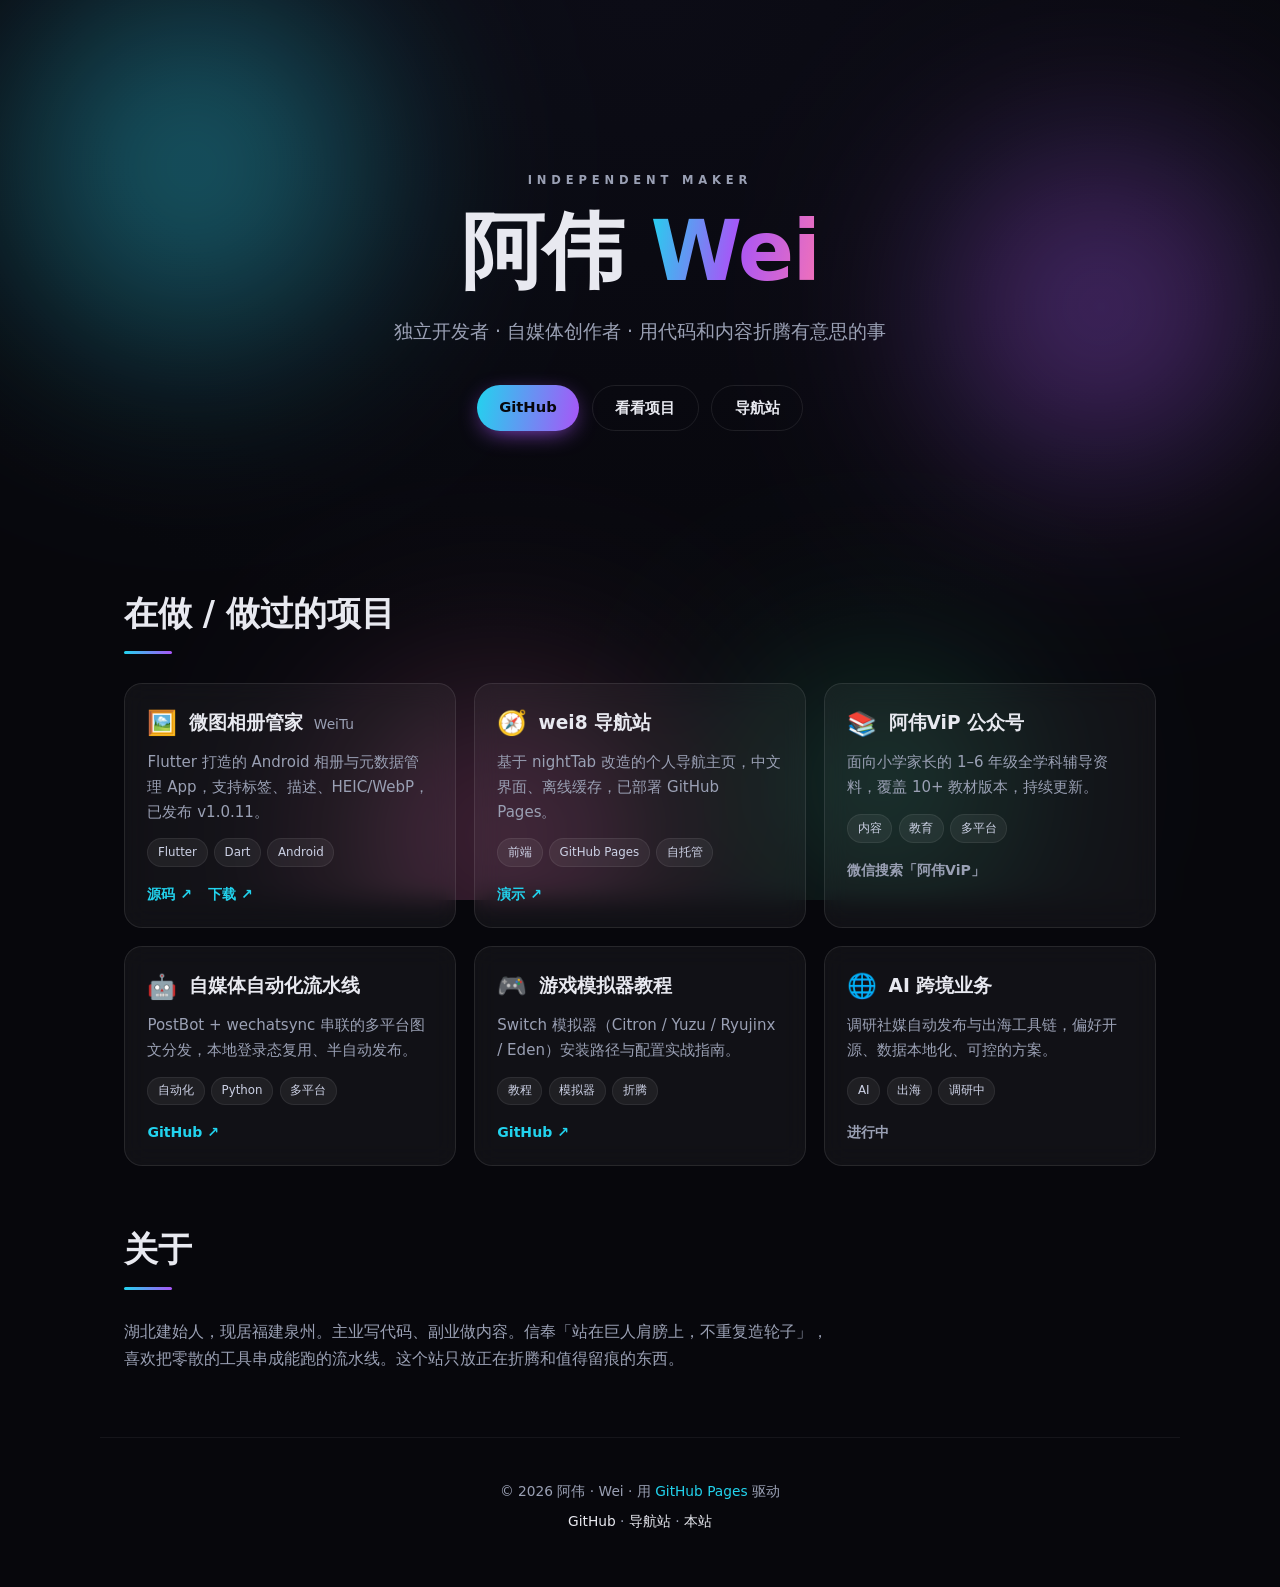
==== index.html @ 8252f85b "init: 阿伟个人小站（纯静态，零依赖）" ====
<!DOCTYPE html>
<html lang="zh-CN">
<head>
<meta charset="UTF-8">
<meta name="viewport" content="width=device-width, initial-scale=1.0">
<title>阿伟 · Wei — 个人小站</title>
<meta name="description" content="阿伟（Wei）的个人小站：独立开发者 / 自媒体创作者，分享在做的项目与折腾。">
<link rel="stylesheet" href="style.css">
</head>
<body>
  <div class="aurora" aria-hidden="true">
    <span class="blob b1"></span>
    <span class="blob b2"></span>
    <span class="blob b3"></span>
    <span class="blob b4"></span>
  </div>

  <header class="hero">
    <p class="eyebrow">INDEPENDENT&nbsp;MAKER</p>
    <h1 class="name">阿伟 <span class="grad">Wei</span></h1>
    <p class="tagline">独立开发者 · 自媒体创作者 · 用代码和内容折腾有意思的事</p>
    <nav class="hero-links">
      <a class="btn" href="https://github.com/weimi95" target="_blank" rel="noopener">GitHub</a>
      <a class="btn ghost" href="#projects">看看项目</a>
      <a class="btn ghost" href="https://weimi95.github.io/wei8/" target="_blank" rel="noopener">导航站</a>
    </nav>
  </header>

  <main>
    <section id="projects">
      <h2 class="section-title reveal">在做 / 做过的项目</h2>
      <div class="grid">

        <article class="card reveal">
          <div class="card-head">
            <span class="icon">🖼️</span>
            <h3>微图相册管家 <span class="en">WeiTu</span></h3>
          </div>
          <p class="desc">Flutter 打造的 Android 相册与元数据管理 App，支持标签、描述、HEIC/WebP，已发布 v1.0.11。</p>
          <div class="tags"><span>Flutter</span><span>Dart</span><span>Android</span></div>
          <div class="card-links">
            <a href="https://github.com/weimi95/weitu" target="_blank" rel="noopener">源码 ↗</a>
            <a href="https://github.com/weimi95/weitu/releases" target="_blank" rel="noopener">下载 ↗</a>
          </div>
        </article>

        <article class="card reveal">
          <div class="card-head">
            <span class="icon">🧭</span>
            <h3>wei8 导航站</h3>
          </div>
          <p class="desc">基于 nightTab 改造的个人导航主页，中文界面、离线缓存，已部署 GitHub Pages。</p>
          <div class="tags"><span>前端</span><span>GitHub Pages</span><span>自托管</span></div>
          <div class="card-links">
            <a href="https://weimi95.github.io/wei8/" target="_blank" rel="noopener">演示 ↗</a>
          </div>
        </article>

        <article class="card reveal">
          <div class="card-head">
            <span class="icon">📚</span>
            <h3>阿伟ViP 公众号</h3>
          </div>
          <p class="desc">面向小学家长的 1–6 年级全学科辅导资料，覆盖 10+ 教材版本，持续更新。</p>
          <div class="tags"><span>内容</span><span>教育</span><span>多平台</span></div>
          <div class="card-links">
            <a href="#" class="disabled">微信搜索「阿伟ViP」</a>
          </div>
        </article>

        <article class="card reveal">
          <div class="card-head">
            <span class="icon">🤖</span>
            <h3>自媒体自动化流水线</h3>
          </div>
          <p class="desc">PostBot + wechatsync 串联的多平台图文分发，本地登录态复用、半自动发布。</p>
          <div class="tags"><span>自动化</span><span>Python</span><span>多平台</span></div>
          <div class="card-links">
            <a href="https://github.com/weimi95" target="_blank" rel="noopener">GitHub ↗</a>
          </div>
        </article>

        <article class="card reveal">
          <div class="card-head">
            <span class="icon">🎮</span>
            <h3>游戏模拟器教程</h3>
          </div>
          <p class="desc">Switch 模拟器（Citron / Yuzu / Ryujinx / Eden）安装路径与配置实战指南。</p>
          <div class="tags"><span>教程</span><span>模拟器</span><span>折腾</span></div>
          <div class="card-links">
            <a href="https://github.com/weimi95" target="_blank" rel="noopener">GitHub ↗</a>
          </div>
        </article>

        <article class="card reveal">
          <div class="card-head">
            <span class="icon">🌐</span>
            <h3>AI 跨境业务</h3>
          </div>
          <p class="desc">调研社媒自动发布与出海工具链，偏好开源、数据本地化、可控的方案。</p>
          <div class="tags"><span>AI</span><span>出海</span><span>调研中</span></div>
          <div class="card-links">
            <a href="#" class="disabled">进行中</a>
          </div>
        </article>

      </div>
    </section>

    <section id="about" class="reveal">
      <h2 class="section-title">关于</h2>
      <p class="about-text">
        湖北建始人，现居福建泉州。主业写代码、副业做内容。信奉「站在巨人肩膀上，不重复造轮子」，
        喜欢把零散的工具串成能跑的流水线。这个站只放正在折腾和值得留痕的东西。
      </p>
    </section>
  </main>

  <footer>
    <p>© <span id="year"></span> 阿伟 · Wei · 用 <a href="https://pages.github.com" target="_blank" rel="noopener">GitHub Pages</a> 驱动</p>
    <p class="foot-links">
      <a href="https://github.com/weimi95" target="_blank" rel="noopener">GitHub</a> ·
      <a href="https://weimi95.github.io/wei8/" target="_blank" rel="noopener">导航站</a> ·
      <a href="https://weimi95.github.io" target="_blank" rel="noopener">本站</a>
    </p>
  </footer>

  <script src="script.js"></script>
</body>
</html>
---- style.css ----
:root {
  --bg: #07070c;
  --fg: #e8e9f0;
  --muted: #9aa0b4;
  --accent1: #22d3ee;
  --accent2: #a855f7;
  --accent3: #f472b6;
  --card-bg: rgba(255, 255, 255, 0.045);
  --card-border: rgba(255, 255, 255, 0.09);
  --glass-blur: 12px;
  --maxw: 1080px;
}

* { box-sizing: border-box; margin: 0; padding: 0; }

html { scroll-behavior: smooth; }

body {
  font-family: -apple-system, BlinkMacSystemFont, "Segoe UI", "PingFang SC",
    "Hiragino Sans GB", "Microsoft YaHei", "Noto Sans SC", system-ui, sans-serif;
  background: var(--bg);
  color: var(--fg);
  line-height: 1.65;
  overflow-x: hidden;
  -webkit-font-smoothing: antialiased;
}

/* ===== 极光背景 ===== */
.aurora {
  position: fixed;
  inset: 0;
  z-index: -1;
  overflow: hidden;
  background: radial-gradient(120% 120% at 50% 0%, #0c0c16 0%, #07070c 60%);
}
.blob {
  position: absolute;
  border-radius: 50%;
  filter: blur(80px);
  opacity: 0.5;
  mix-blend-mode: screen;
  animation: float 18s ease-in-out infinite;
}
.b1 { width: 46vw; height: 46vw; left: -8vw; top: -10vw;
  background: radial-gradient(circle, var(--accent1), transparent 65%); }
.b2 { width: 40vw; height: 40vw; right: -6vw; top: 4vw;
  background: radial-gradient(circle, var(--accent2), transparent 65%); animation-delay: -4s; }
.b3 { width: 38vw; height: 38vw; left: 20vw; bottom: -14vw;
  background: radial-gradient(circle, var(--accent3), transparent 65%); animation-delay: -8s; opacity: 0.35; }
.b4 { width: 30vw; height: 30vw; right: 16vw; bottom: -6vw;
  background: radial-gradient(circle, #34d399, transparent 65%); animation-delay: -12s; opacity: 0.3; }

@keyframes float {
  0%, 100% { transform: translate(0, 0) scale(1); }
  33% { transform: translate(4vw, 3vw) scale(1.08); }
  66% { transform: translate(-3vw, -2vw) scale(0.95); }
}

/* ===== Hero ===== */
.hero {
  max-width: var(--maxw);
  margin: 0 auto;
  padding: 19vh 24px 11vh;
  text-align: center;
}
.eyebrow {
  letter-spacing: 0.42em;
  font-size: 0.72rem;
  color: var(--muted);
  margin-bottom: 1.1rem;
  font-weight: 600;
}
.name {
  font-size: clamp(2.8rem, 8vw, 5.2rem);
  font-weight: 800;
  letter-spacing: -0.02em;
  line-height: 1.05;
}
.grad {
  background: linear-gradient(100deg, var(--accent1), var(--accent2) 50%, var(--accent3));
  -webkit-background-clip: text;
  background-clip: text;
  color: transparent;
}
.tagline {
  margin: 1.3rem auto 0;
  max-width: 620px;
  color: var(--muted);
  font-size: clamp(1rem, 2.4vw, 1.18rem);
}
.hero-links {
  margin-top: 2.4rem;
  display: flex;
  gap: 0.8rem;
  justify-content: center;
  flex-wrap: wrap;
}
.btn {
  display: inline-block;
  padding: 0.62rem 1.4rem;
  border-radius: 999px;
  font-size: 0.92rem;
  font-weight: 600;
  text-decoration: none;
  color: #07070c;
  background: linear-gradient(100deg, var(--accent1), var(--accent2));
  transition: transform 0.18s ease, box-shadow 0.18s ease;
  box-shadow: 0 6px 24px -8px var(--accent2);
}
.btn:hover { transform: translateY(-2px); box-shadow: 0 10px 30px -8px var(--accent2); }
.btn.ghost {
  color: var(--fg);
  background: transparent;
  border: 1px solid var(--card-border);
  box-shadow: none;
}
.btn.ghost:hover { border-color: var(--accent1); background: rgba(34, 211, 238, 0.08); }

/* ===== Sections ===== */
main { max-width: var(--maxw); margin: 0 auto; padding: 0 24px 4rem; }
.section-title {
  font-size: clamp(1.5rem, 4vw, 2.1rem);
  font-weight: 700;
  margin: 3.5rem 0 1.8rem;
  letter-spacing: -0.01em;
}
.section-title::after {
  content: "";
  display: block;
  width: 48px;
  height: 3px;
  margin-top: 0.6rem;
  border-radius: 3px;
  background: linear-gradient(90deg, var(--accent1), var(--accent2));
}

/* ===== 项目网格 ===== */
.grid {
  display: grid;
  grid-template-columns: repeat(auto-fill, minmax(300px, 1fr));
  gap: 1.1rem;
}
.card {
  position: relative;
  padding: 1.5rem 1.4rem 1.3rem;
  border-radius: 18px;
  background: var(--card-bg);
  border: 1px solid var(--card-border);
  backdrop-filter: blur(var(--glass-blur));
  -webkit-backdrop-filter: blur(var(--glass-blur));
  transition: transform 0.22s ease, border-color 0.22s ease, box-shadow 0.22s ease;
  overflow: hidden;
}
.card::before {
  content: "";
  position: absolute;
  inset: 0;
  border-radius: 18px;
  padding: 1px;
  background: linear-gradient(130deg, transparent, rgba(34, 211, 238, 0.4), transparent 60%);
  -webkit-mask: linear-gradient(#000 0 0) content-box, linear-gradient(#000 0 0);
  -webkit-mask-composite: xor;
  mask-composite: exclude;
  opacity: 0;
  transition: opacity 0.22s ease;
}
.card:hover {
  transform: translateY(-6px);
  border-color: transparent;
  box-shadow: 0 18px 50px -20px rgba(168, 85, 247, 0.55);
}
.card:hover::before { opacity: 1; }

.card-head { display: flex; align-items: center; gap: 0.7rem; margin-bottom: 0.7rem; }
.icon { font-size: 1.5rem; line-height: 1; }
.card h3 { font-size: 1.16rem; font-weight: 700; }
.card h3 .en { color: var(--muted); font-weight: 500; font-size: 0.86rem; margin-left: 0.3rem; }
.desc { color: var(--muted); font-size: 0.94rem; }
.tags { display: flex; flex-wrap: wrap; gap: 0.4rem; margin: 0.9rem 0 0.2rem; }
.tags span {
  font-size: 0.74rem;
  padding: 0.22rem 0.6rem;
  border-radius: 999px;
  color: #cdd2e6;
  background: rgba(255, 255, 255, 0.06);
  border: 1px solid rgba(255, 255, 255, 0.07);
}
.card-links { margin-top: 1rem; display: flex; gap: 1rem; }
.card-links a {
  color: var(--accent1);
  text-decoration: none;
  font-size: 0.88rem;
  font-weight: 600;
  transition: color 0.18s ease;
}
.card-links a:hover { color: var(--accent3); }
.card-links a.disabled { color: var(--muted); cursor: default; pointer-events: none; }

/* ===== About ===== */
.about-text {
  color: var(--muted);
  max-width: 720px;
  font-size: 1.02rem;
}

/* ===== Footer ===== */
footer {
  max-width: var(--maxw);
  margin: 0 auto;
  padding: 2.6rem 24px 3.4rem;
  text-align: center;
  color: var(--muted);
  font-size: 0.86rem;
  border-top: 1px solid rgba(255, 255, 255, 0.06);
}
.foot-links { margin-top: 0.5rem; }
.foot-links a { color: var(--fg); text-decoration: none; }
.foot-links a:hover { color: var(--accent1); }
footer a { color: var(--accent1); text-decoration: none; }

/* ===== 滚动揭示 ===== */
.reveal {
  opacity: 0;
  transform: translateY(22px);
  transition: opacity 0.6s ease, transform 0.6s ease;
}
.reveal.in { opacity: 1; transform: none; }

@media (prefers-reduced-motion: reduce) {
  .blob { animation: none; }
  .reveal { opacity: 1; transform: none; transition: none; }
  html { scroll-behavior: auto; }
}
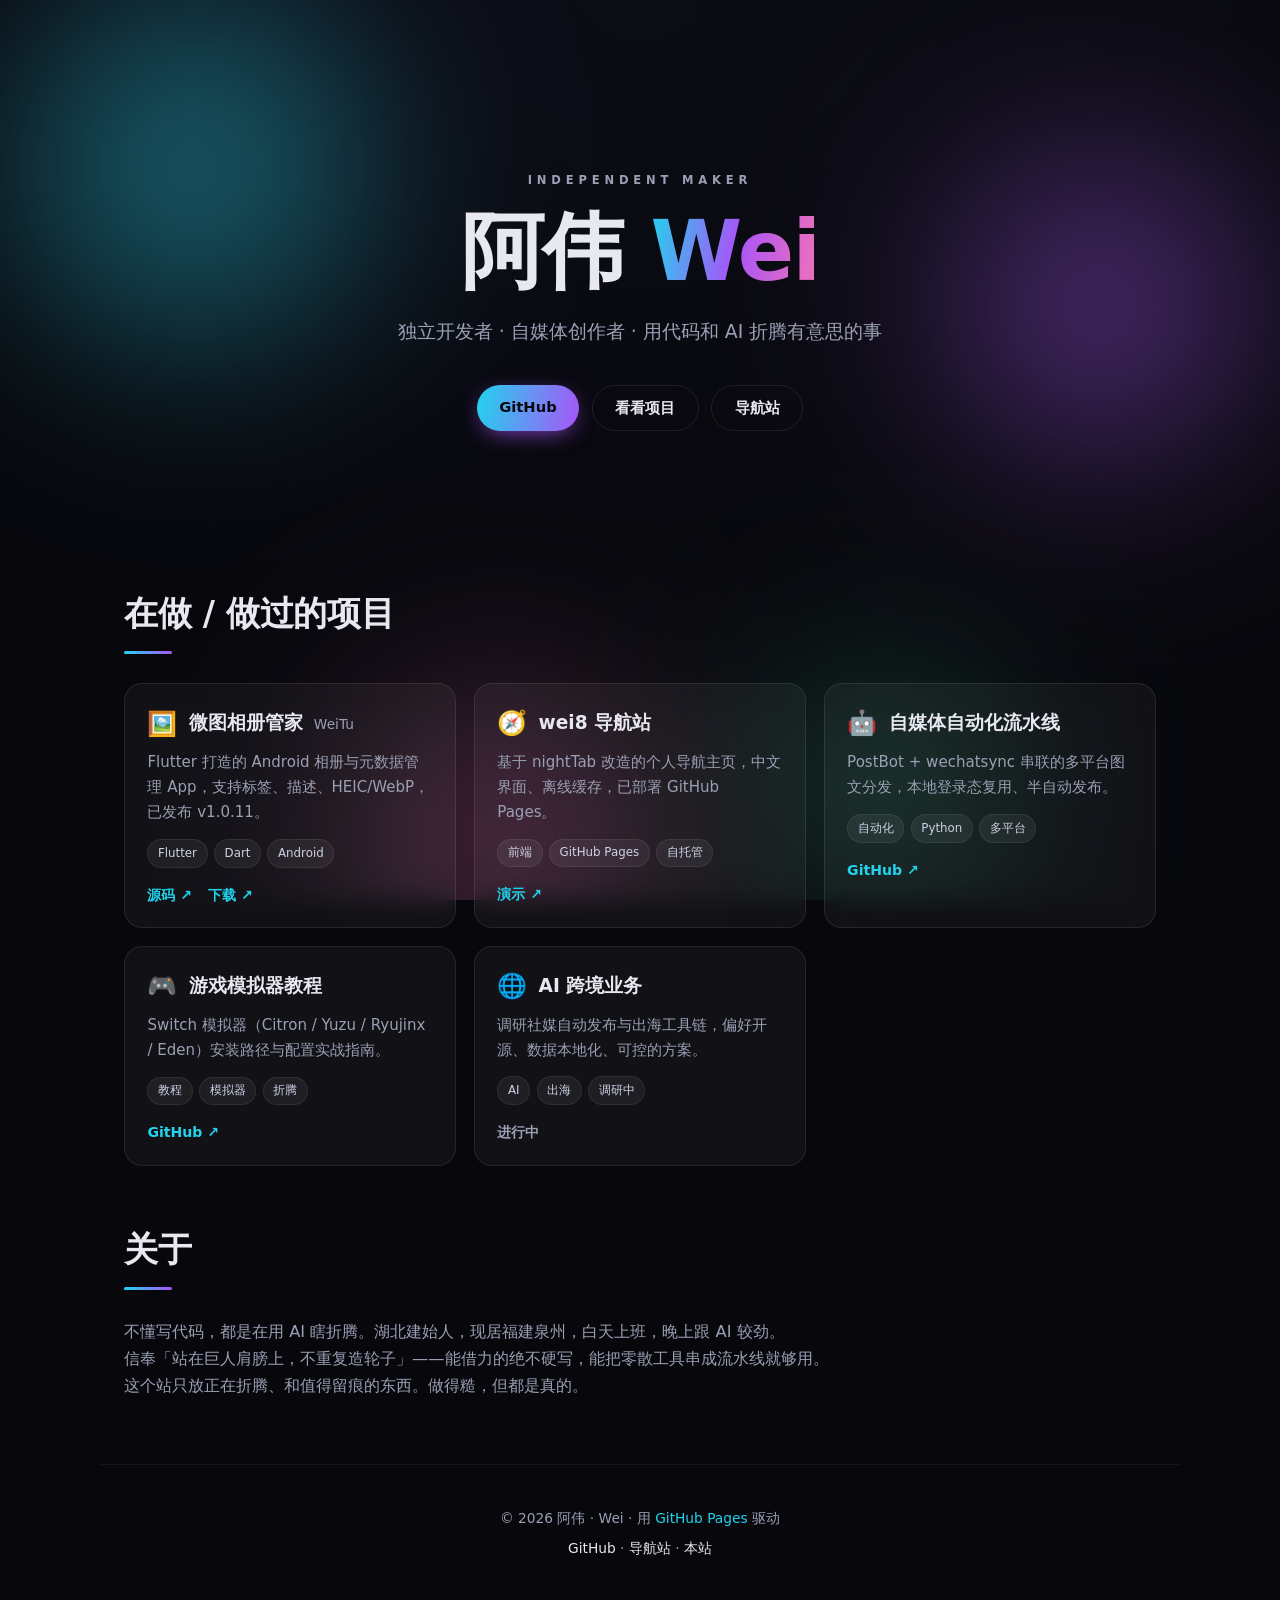
==== commit 71979cef: "content: tagline 改AI / 移除公众号卡片 / 重写关于段" ====
--- a/index.html
+++ b/index.html
@@ -18,7 +18,7 @@
   <header class="hero">
     <p class="eyebrow">INDEPENDENT&nbsp;MAKER</p>
     <h1 class="name">阿伟 <span class="grad">Wei</span></h1>
-    <p class="tagline">独立开发者 · 自媒体创作者 · 用代码和内容折腾有意思的事</p>
+    <p class="tagline">独立开发者 · 自媒体创作者 · 用代码和 AI 折腾有意思的事</p>
     <nav class="hero-links">
       <a class="btn" href="https://github.com/weimi95" target="_blank" rel="noopener">GitHub</a>
       <a class="btn ghost" href="#projects">看看项目</a>
@@ -53,18 +53,6 @@
           <div class="tags"><span>前端</span><span>GitHub Pages</span><span>自托管</span></div>
           <div class="card-links">
             <a href="https://weimi95.github.io/wei8/" target="_blank" rel="noopener">演示 ↗</a>
-          </div>
-        </article>
-
-        <article class="card reveal">
-          <div class="card-head">
-            <span class="icon">📚</span>
-            <h3>阿伟ViP 公众号</h3>
-          </div>
-          <p class="desc">面向小学家长的 1–6 年级全学科辅导资料，覆盖 10+ 教材版本，持续更新。</p>
-          <div class="tags"><span>内容</span><span>教育</span><span>多平台</span></div>
-          <div class="card-links">
-            <a href="#" class="disabled">微信搜索「阿伟ViP」</a>
           </div>
         </article>
 
@@ -110,8 +98,9 @@
     <section id="about" class="reveal">
       <h2 class="section-title">关于</h2>
       <p class="about-text">
-        湖北建始人，现居福建泉州。主业写代码、副业做内容。信奉「站在巨人肩膀上，不重复造轮子」，
-        喜欢把零散的工具串成能跑的流水线。这个站只放正在折腾和值得留痕的东西。
+        不懂写代码，都是在用 AI 瞎折腾。湖北建始人，现居福建泉州，白天上班，晚上跟 AI 较劲。<br>
+        信奉「站在巨人肩膀上，不重复造轮子」——能借力的绝不硬写，能把零散工具串成流水线就够用。<br>
+        这个站只放正在折腾、和值得留痕的东西。做得糙，但都是真的。
       </p>
     </section>
   </main>
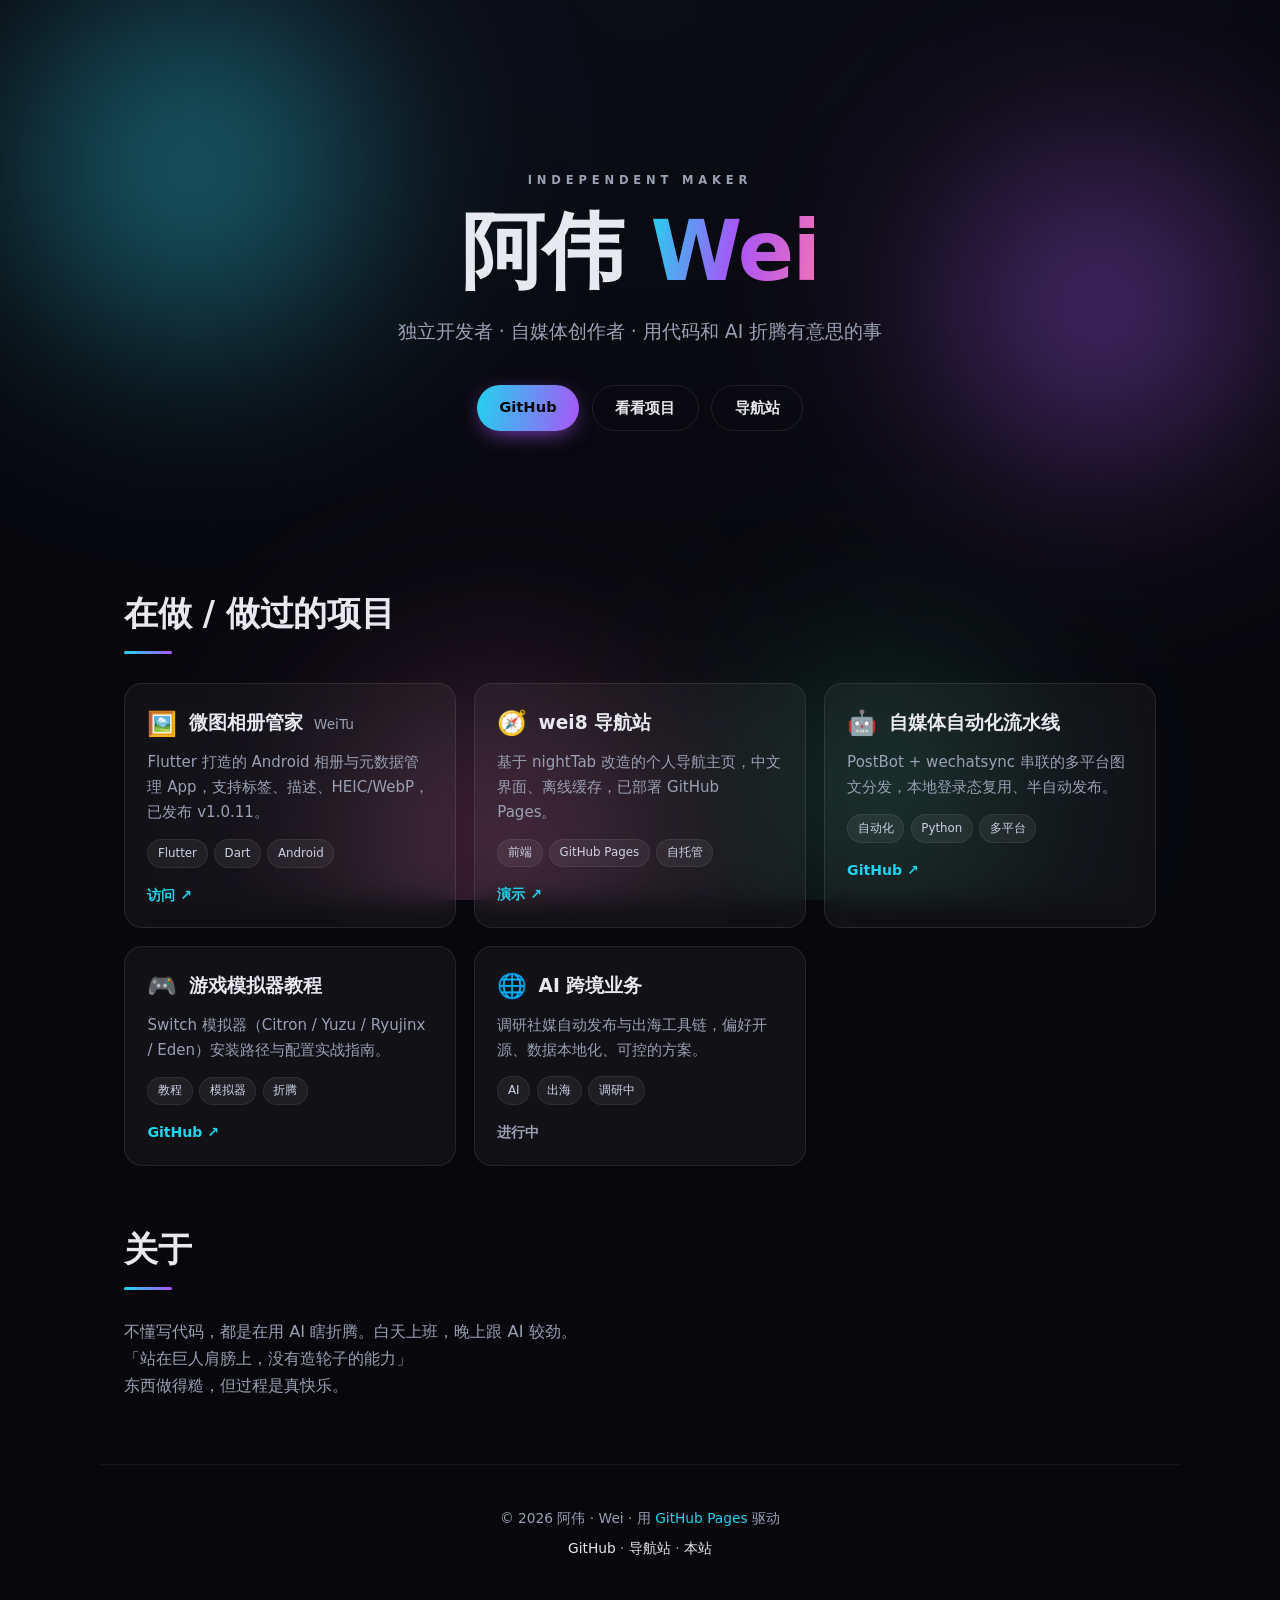
==== commit 927a5c13: "content: tagline 改AI / 移除公众号卡片 / 重写关于段" ====
--- a/index.html
+++ b/index.html
@@ -39,8 +39,7 @@
           <p class="desc">Flutter 打造的 Android 相册与元数据管理 App，支持标签、描述、HEIC/WebP，已发布 v1.0.11。</p>
           <div class="tags"><span>Flutter</span><span>Dart</span><span>Android</span></div>
           <div class="card-links">
-            <a href="https://github.com/weimi95/weitu" target="_blank" rel="noopener">源码 ↗</a>
-            <a href="https://github.com/weimi95/weitu/releases" target="_blank" rel="noopener">下载 ↗</a>
+            <a href="https://weimi95.github.io/weitu/" target="_blank" rel="noopener">访问 ↗</a>
           </div>
         </article>
 
@@ -98,9 +97,9 @@
     <section id="about" class="reveal">
       <h2 class="section-title">关于</h2>
       <p class="about-text">
-        不懂写代码，都是在用 AI 瞎折腾。湖北建始人，现居福建泉州，白天上班，晚上跟 AI 较劲。<br>
-        信奉「站在巨人肩膀上，不重复造轮子」——能借力的绝不硬写，能把零散工具串成流水线就够用。<br>
-        这个站只放正在折腾、和值得留痕的东西。做得糙，但都是真的。
+        不懂写代码，都是在用 AI 瞎折腾。白天上班，晚上跟 AI 较劲。<br>
+        「站在巨人肩膀上，没有造轮子的能力」<br>
+        东西做得糙，但过程是真快乐。
       </p>
     </section>
   </main>
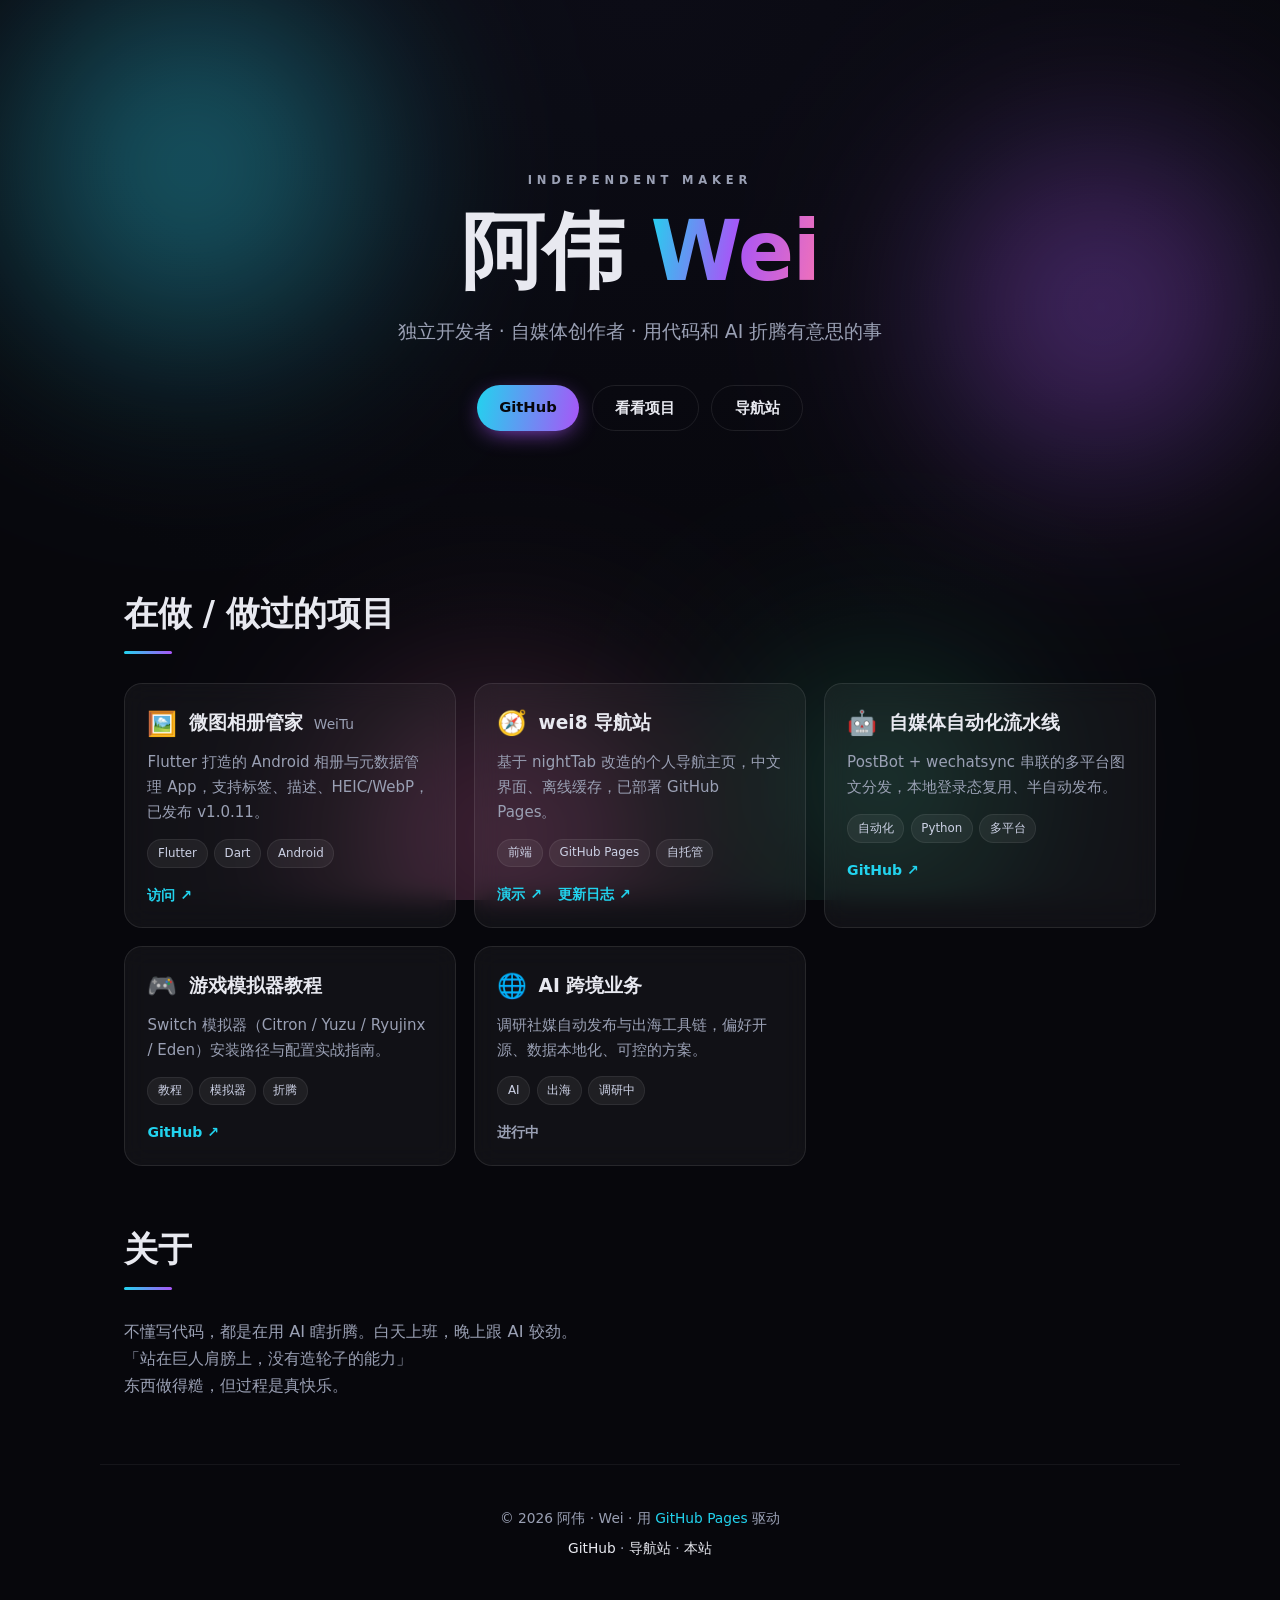
==== commit ba7ae531: "content: tagline 改AI / 移除公众号卡片 / 重写关于段" ====
--- a/index.html
+++ b/index.html
@@ -52,6 +52,7 @@
           <div class="tags"><span>前端</span><span>GitHub Pages</span><span>自托管</span></div>
           <div class="card-links">
             <a href="https://weimi95.github.io/wei8/" target="_blank" rel="noopener">演示 ↗</a>
+            <a href="https://weimi95.github.io/wei8/changelog.html" target="_blank" rel="noopener">更新日志 ↗</a>
           </div>
         </article>
 
--- a/style.css
+++ b/style.css
@@ -31,6 +31,7 @@
   inset: 0;
   z-index: -1;
   overflow: hidden;
+  pointer-events: none;
   background: radial-gradient(120% 120% at 50% 0%, #0c0c16 0%, #07070c 60%);
 }
 .blob {
@@ -157,6 +158,7 @@
   inset: 0;
   border-radius: 18px;
   padding: 1px;
+  pointer-events: none;
   background: linear-gradient(130deg, transparent, rgba(34, 211, 238, 0.4), transparent 60%);
   -webkit-mask: linear-gradient(#000 0 0) content-box, linear-gradient(#000 0 0);
   -webkit-mask-composite: xor;
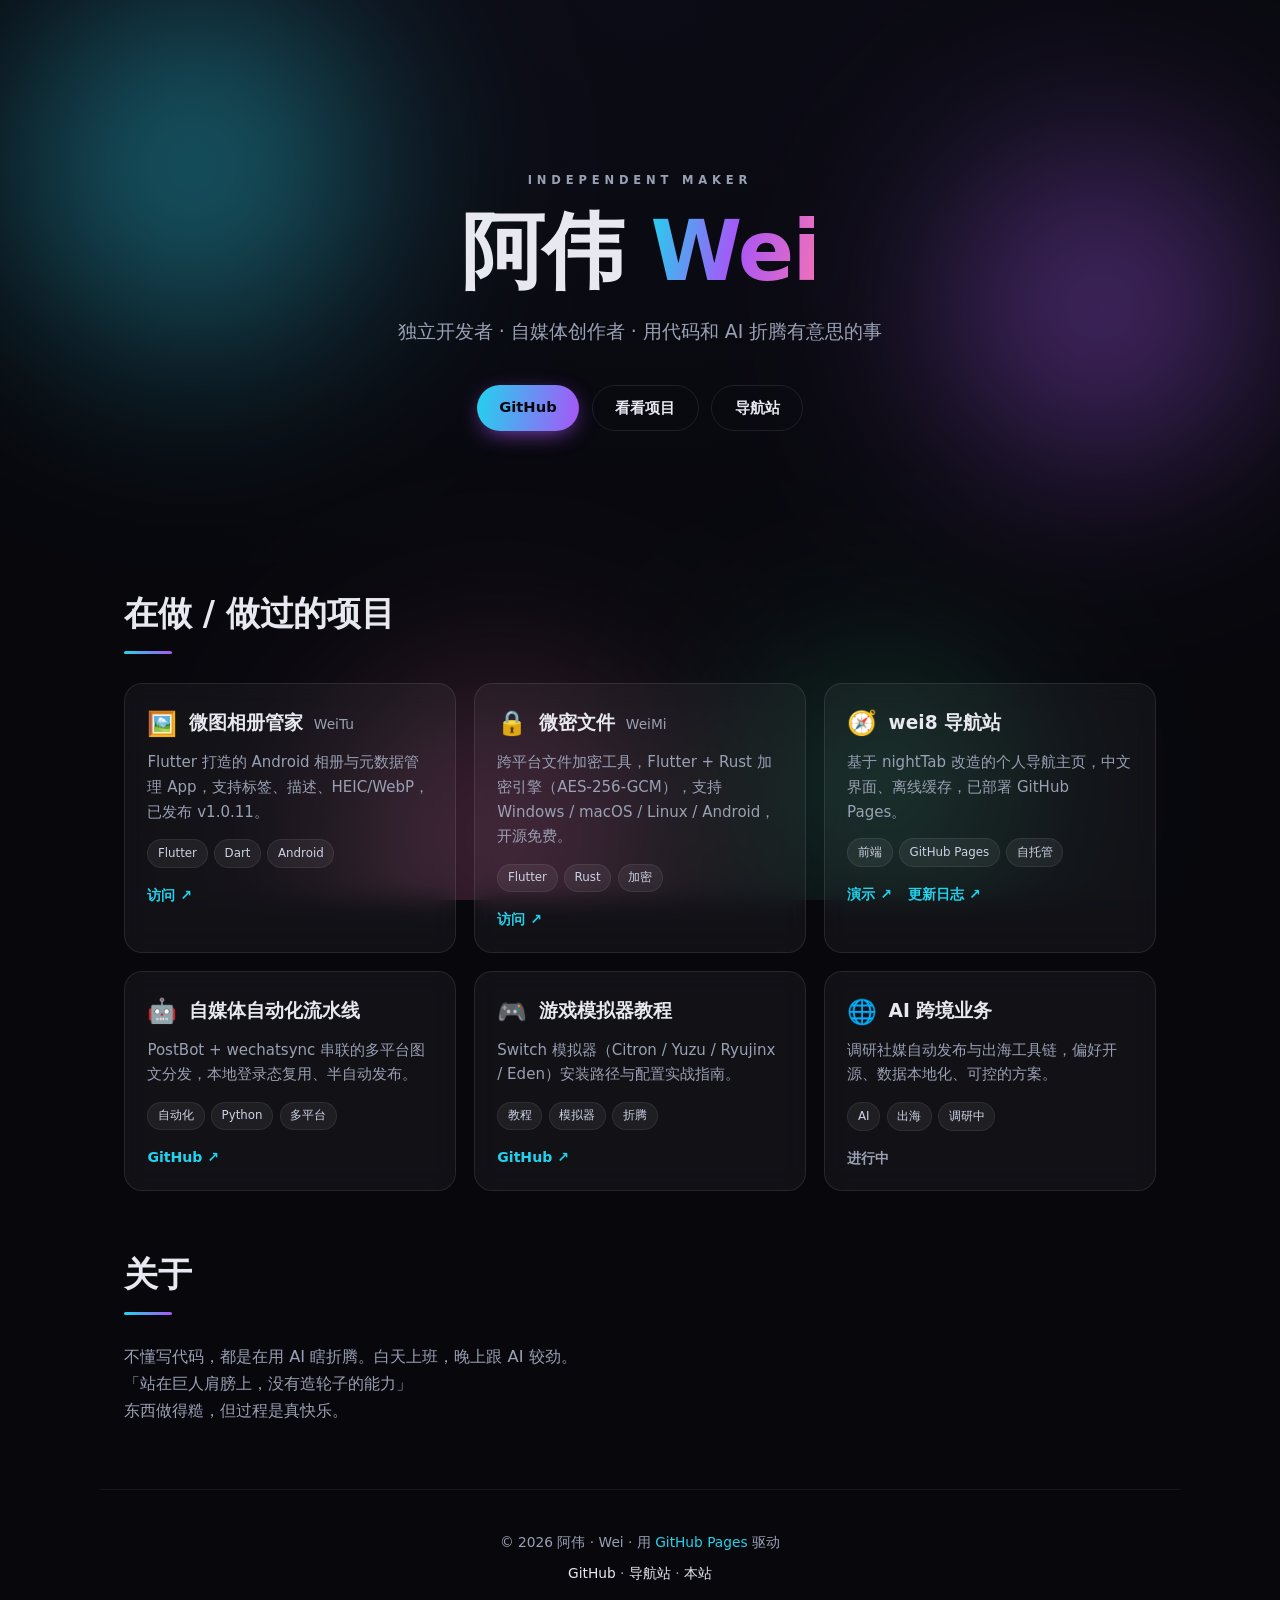
==== commit e18ca780: "content: tagline 改AI / 移除公众号卡片 / 重写关于段" ====
--- a/index.html
+++ b/index.html
@@ -40,6 +40,18 @@
           <div class="tags"><span>Flutter</span><span>Dart</span><span>Android</span></div>
           <div class="card-links">
             <a href="https://weimi95.github.io/weitu/" target="_blank" rel="noopener">访问 ↗</a>
+          </div>
+        </article>
+
+        <article class="card reveal">
+          <div class="card-head">
+            <span class="icon">🔒</span>
+            <h3>微密文件 <span class="en">WeiMi</span></h3>
+          </div>
+          <p class="desc">跨平台文件加密工具，Flutter + Rust 加密引擎（AES-256-GCM），支持 Windows / macOS / Linux / Android，开源免费。</p>
+          <div class="tags"><span>Flutter</span><span>Rust</span><span>加密</span></div>
+          <div class="card-links">
+            <a href="https://weimi95.github.io/WeiMi/" target="_blank" rel="noopener">访问 ↗</a>
           </div>
         </article>
 
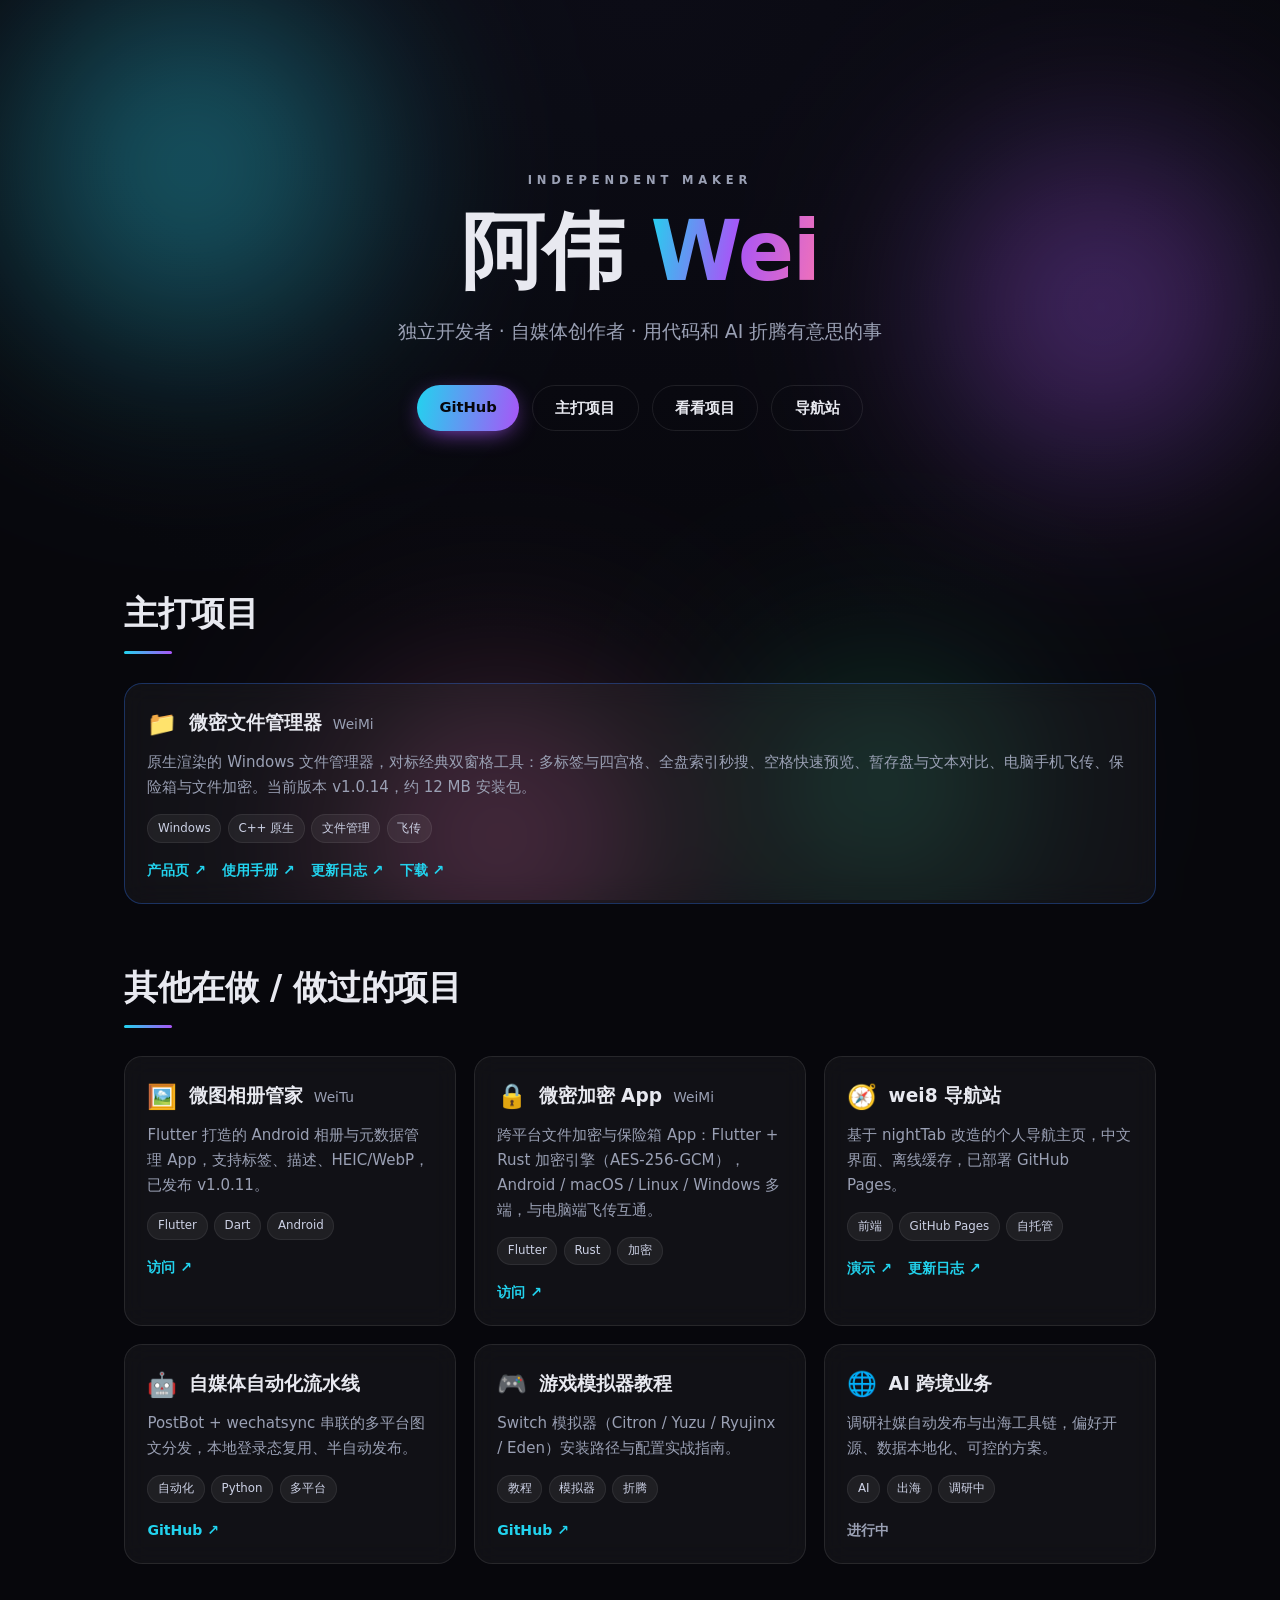
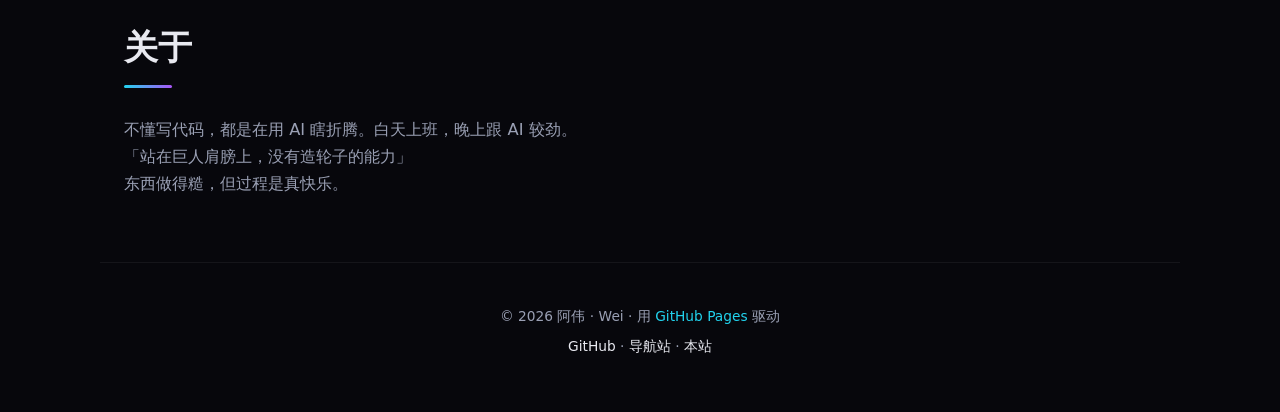
==== commit faffde8a: "site: 官网改版，微密文件管理器为主展示；新增使用手册与独立更新日志页" ====
--- a/index.html
+++ b/index.html
@@ -21,14 +21,33 @@
     <p class="tagline">独立开发者 · 自媒体创作者 · 用代码和 AI 折腾有意思的事</p>
     <nav class="hero-links">
       <a class="btn" href="https://github.com/weimi95" target="_blank" rel="noopener">GitHub</a>
+      <a class="btn ghost" href="#featured">主打项目</a>
       <a class="btn ghost" href="#projects">看看项目</a>
       <a class="btn ghost" href="https://weimi95.github.io/wei8/" target="_blank" rel="noopener">导航站</a>
     </nav>
   </header>
 
   <main>
+    <section id="featured">
+      <h2 class="section-title reveal">主打项目</h2>
+      <article class="card reveal" style="border:1px solid rgba(47,111,237,.35)">
+        <div class="card-head">
+          <span class="icon">📁</span>
+          <h3>微密文件管理器 <span class="en">WeiMi</span></h3>
+        </div>
+        <p class="desc">原生渲染的 Windows 文件管理器，对标经典双窗格工具：多标签与四宫格、全盘索引秒搜、空格快速预览、暂存盘与文本对比、电脑手机飞传、保险箱与文件加密。当前版本 v1.0.14，约 12 MB 安装包。</p>
+        <div class="tags"><span>Windows</span><span>C++ 原生</span><span>文件管理</span><span>飞传</span></div>
+        <div class="card-links">
+          <a href="https://weimi95.github.io/weimi/" target="_blank" rel="noopener">产品页 ↗</a>
+          <a href="https://weimi95.github.io/weimi/help.html" target="_blank" rel="noopener">使用手册 ↗</a>
+          <a href="https://weimi95.github.io/weimi/changelog.html" target="_blank" rel="noopener">更新日志 ↗</a>
+          <a href="https://pan.quark.cn/s/72d9720b074c" target="_blank" rel="noopener">下载 ↗</a>
+        </div>
+      </article>
+    </section>
+
     <section id="projects">
-      <h2 class="section-title reveal">在做 / 做过的项目</h2>
+      <h2 class="section-title reveal">其他在做 / 做过的项目</h2>
       <div class="grid">
 
         <article class="card reveal">
@@ -46,12 +65,12 @@
         <article class="card reveal">
           <div class="card-head">
             <span class="icon">🔒</span>
-            <h3>微密文件 <span class="en">WeiMi</span></h3>
+            <h3>微密加密 App <span class="en">WeiMi</span></h3>
           </div>
-          <p class="desc">跨平台文件加密工具，Flutter + Rust 加密引擎（AES-256-GCM），支持 Windows / macOS / Linux / Android，开源免费。</p>
+          <p class="desc">跨平台文件加密与保险箱 App：Flutter + Rust 加密引擎（AES-256-GCM），Android / macOS / Linux / Windows 多端，与电脑端飞传互通。</p>
           <div class="tags"><span>Flutter</span><span>Rust</span><span>加密</span></div>
           <div class="card-links">
-            <a href="https://weimi95.github.io/WeiMi/" target="_blank" rel="noopener">访问 ↗</a>
+            <a href="https://weimi95.github.io/weimi/app.html" target="_blank" rel="noopener">访问 ↗</a>
           </div>
         </article>
 
